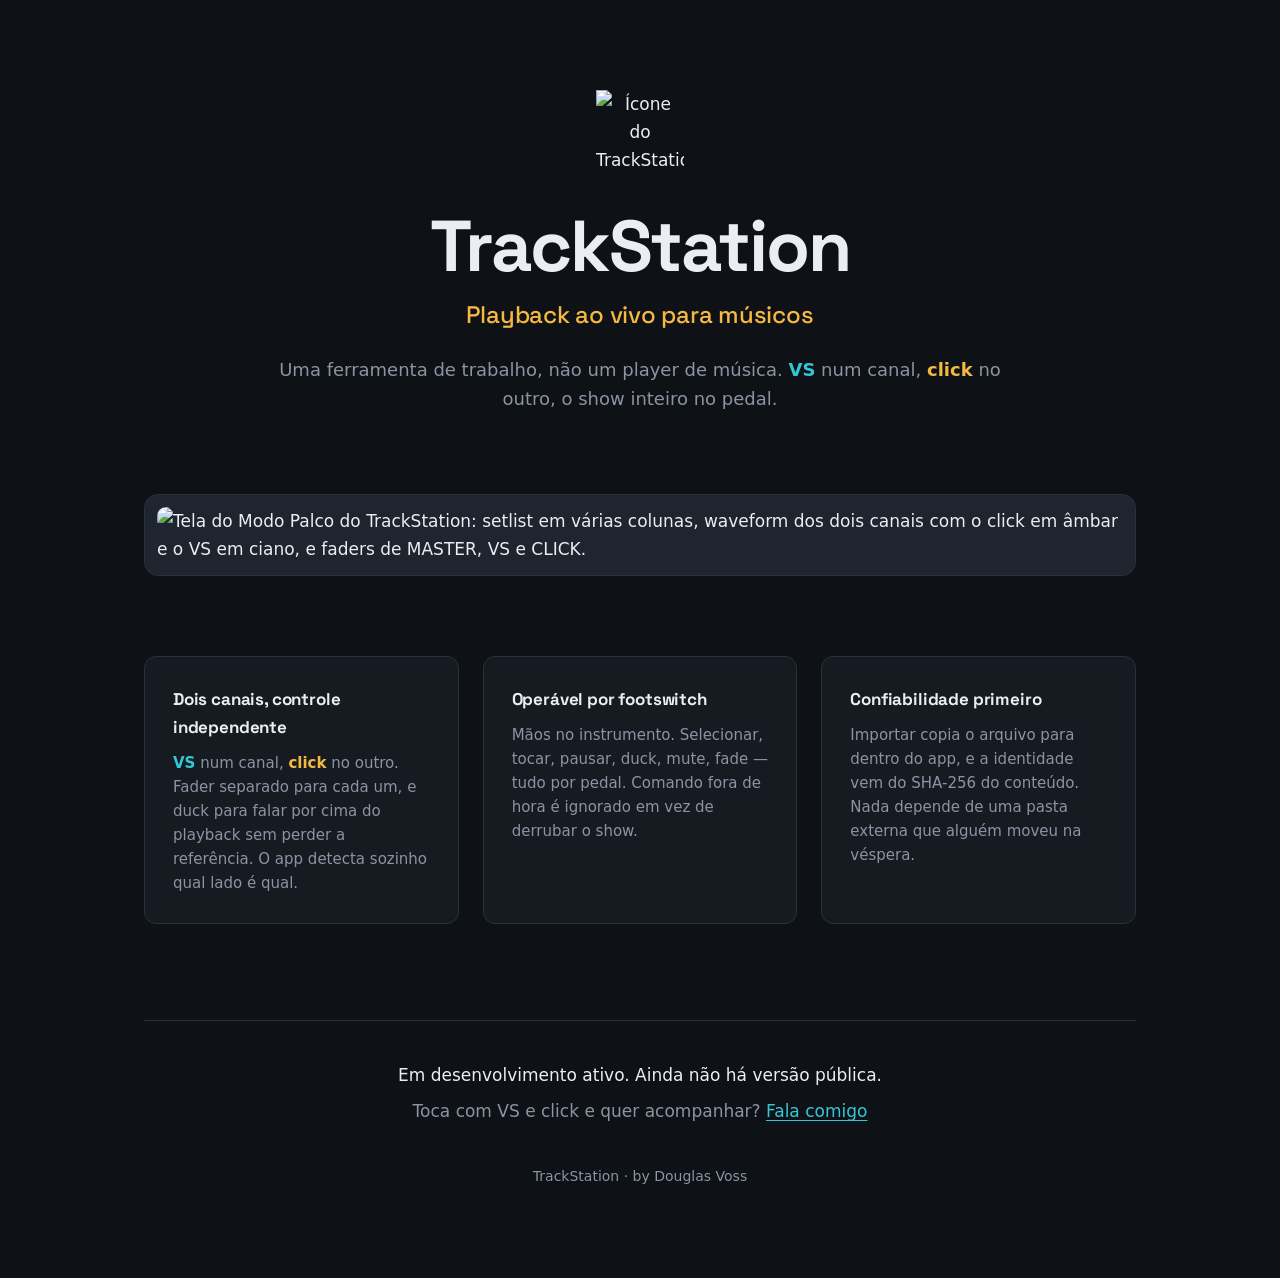
==== index.html @ b80fd867 "feat: landing page (hero, imagem, três blocos, rodapé)" ====
<!doctype html>
<html lang="pt-BR">
<head>
<meta charset="utf-8">
<meta name="viewport" content="width=device-width, initial-scale=1">
<title>TrackStation — playback ao vivo para músicos</title>
<meta name="description" content="Ferramenta de playback para quem toca ao vivo com VS num canal e click no outro. Operável inteiramente por footswitch, com a confiabilidade como prioridade.">
<meta name="theme-color" content="#0E1116">
<link rel="icon" href="assets/favicon.png" sizes="32x32">
<link rel="canonical" href="https://trackstation.com.br/">
<meta property="og:type" content="website">
<meta property="og:title" content="TrackStation — playback ao vivo para músicos">
<meta property="og:description" content="VS num canal, click no outro. Operável inteiramente por footswitch.">
<meta property="og:url" content="https://trackstation.com.br/">
<meta property="og:image" content="https://trackstation.com.br/assets/og.png">
<meta property="og:locale" content="pt_BR">
<link rel="stylesheet" href="style.css">
</head>
<body>

<main>

  <header class="hero">
    <img class="marca" src="assets/icon.png" width="88" height="88"
         alt="Ícone do TrackStation: waveform em âmbar e ciano dentro de um hexágono escuro">
    <h1>TrackStation</h1>
    <p class="tese">Playback ao vivo para músicos</p>
    <p class="sub">
      Uma ferramenta de trabalho, não um player de música.
      <span class="vs">VS</span> num canal, <span class="click">click</span> no outro,
      o show inteiro no pedal.
    </p>
  </header>

  <figure class="moldura">
    <img src="assets/palco.png"
         alt="Tela do Modo Palco do TrackStation: setlist em várias colunas, waveform dos dois canais com o click em âmbar e o VS em ciano, e faders de MASTER, VS e CLICK.">
  </figure>

  <section class="blocos">

    <article class="bloco">
      <h2>Dois canais, controle independente</h2>
      <p>
        <span class="vs">VS</span> num canal, <span class="click">click</span> no outro.
        Fader separado para cada um, e duck para falar por cima do playback sem perder
        a referência. O app detecta sozinho qual lado é qual.
      </p>
    </article>

    <article class="bloco">
      <h2>Operável por footswitch</h2>
      <p>
        Mãos no instrumento. Selecionar, tocar, pausar, duck, mute, fade — tudo por pedal.
        Comando fora de hora é ignorado em vez de derrubar o show.
      </p>
    </article>

    <article class="bloco">
      <h2>Confiabilidade primeiro</h2>
      <p>
        Importar copia o arquivo para dentro do app, e a identidade vem do SHA-256 do
        conteúdo. Nada depende de uma pasta externa que alguém moveu na véspera.
      </p>
    </article>

  </section>

  <footer class="rodape">
    <p class="estagio">
      Em desenvolvimento ativo. Ainda não há versão pública.
    </p>
    <p class="contato">
      Toca com VS e click e quer acompanhar?
      <span id="fala"><noscript>escreva para contact arroba trackstation.com.br</noscript></span>
    </p>
    <p class="assinatura">TrackStation · by Douglas Voss</p>
  </footer>

</main>

<script>
  // Monta o mailto em tempo de execução para não servir o endereço em texto
  // plano ao scraper. Sem JS, o <noscript> acima entrega o mesmo endereço.
  (function () {
    var usuario = 'contact';
    var dominio = 'trackstation' + '.com' + '.br';
    var alvo = document.getElementById('fala');
    var a = document.createElement('a');
    a.href = 'mailto:' + usuario + '@' + dominio;
    a.textContent = 'Fala comigo';
    alvo.textContent = '';
    alvo.appendChild(a);
  })();
</script>

</body>
</html>
---- style.css ----
/* Paleta do app — lib/presentation/theme.dart.
   O site usa as mesmas cores porque é o mesmo produto.
   faint (#5C6675) está deliberadamente ausente: 3,25:1 reprova AA. */
:root {
  --ground: #0E1116;
  --surface: #161B22;
  --surface2: #1E252E;
  --line: #2A313B;
  --text: #EAEEF3;
  --muted: #8A94A3;
  --amber: #F5B841;   /* click */
  --cyan: #35C6D6;    /* VS */

  --largura: 68rem;
  --leitura: 46rem;
}

@font-face {
  font-family: 'Space Grotesk';
  src: url('assets/fonts/space-grotesk-latin.woff2') format('woff2');
  font-weight: 300 700;
  font-display: swap;
  font-style: normal;
}

*, *::before, *::after { box-sizing: border-box; }

body {
  margin: 0;
  background: var(--ground);
  color: var(--text);
  font: 400 1.0625rem/1.65 system-ui, -apple-system, 'Segoe UI', Roboto, sans-serif;
  -webkit-font-smoothing: antialiased;
}

img { max-width: 100%; height: auto; display: block; }

main {
  max-width: var(--largura);
  margin: 0 auto;
  padding: clamp(2.5rem, 7vw, 6rem) clamp(1.25rem, 5vw, 3rem);
}

/* --- hero --- */

.hero { text-align: center; }

.marca {
  margin: 0 auto clamp(1.25rem, 3vw, 2rem);
  width: clamp(64px, 12vw, 88px);
  height: auto;
}

h1 {
  font-family: 'Space Grotesk', system-ui, sans-serif;
  font-weight: 700;
  font-size: clamp(2.5rem, 9vw, 4.5rem);
  letter-spacing: -0.03em;
  line-height: 1.02;
  margin: 0;
}

.tese {
  font-family: 'Space Grotesk', system-ui, sans-serif;
  font-weight: 500;
  font-size: clamp(1.125rem, 3.5vw, 1.5rem);
  color: var(--amber);
  letter-spacing: -0.01em;
  margin: 0.75rem 0 0;
}

.sub {
  max-width: var(--leitura);
  margin: 1.25rem auto 0;
  color: var(--muted);
  font-size: clamp(1rem, 2.4vw, 1.125rem);
}

/* Âmbar é o click, ciano é o VS — mesma semântica do app. */
.click { color: var(--amber); font-weight: 600; }
.vs { color: var(--cyan); font-weight: 600; }

/* --- imagem --- */

.moldura {
  margin: clamp(2.5rem, 7vw, 5rem) 0 0;
  padding: clamp(0.375rem, 1.2vw, 0.75rem);
  background: var(--surface2);
  border: 1px solid var(--line);
  border-radius: clamp(8px, 1.2vw, 14px);
}

.moldura img { border-radius: clamp(5px, 0.8vw, 9px); }

/* --- blocos --- */

.blocos {
  display: grid;
  gap: clamp(1rem, 2.5vw, 1.5rem);
  grid-template-columns: 1fr;
  margin: clamp(2.5rem, 7vw, 5rem) 0 0;
}

@media (min-width: 56rem) {
  .blocos { grid-template-columns: repeat(3, 1fr); }
}

.bloco {
  background: var(--surface);
  border: 1px solid var(--line);
  border-radius: 12px;
  padding: clamp(1.25rem, 2.5vw, 1.75rem);
}

.bloco h2 {
  font-family: 'Space Grotesk', system-ui, sans-serif;
  font-weight: 700;
  font-size: 1.0625rem;
  letter-spacing: -0.01em;
  margin: 0 0 0.625rem;
}

.bloco p {
  margin: 0;
  color: var(--muted);
  font-size: 0.9375rem;
  line-height: 1.6;
}

/* --- rodapé --- */

.rodape {
  margin: clamp(3rem, 8vw, 6rem) 0 0;
  padding-top: clamp(1.5rem, 4vw, 2.5rem);
  border-top: 1px solid var(--line);
  text-align: center;
}

.estagio { margin: 0; color: var(--text); font-weight: 500; }

.contato { margin: 0.5rem 0 0; color: var(--muted); }

.contato a {
  color: var(--cyan);
  text-decoration-thickness: 1px;
  text-underline-offset: 3px;
}

.contato a:hover { color: var(--text); }

.assinatura {
  margin: clamp(1.5rem, 4vw, 2.5rem) 0 0;
  color: var(--muted);
  font-size: 0.875rem;
}

/* Respeita quem pediu menos movimento — não há animação hoje, mas o site
   não deve introduzir nenhuma sem passar por aqui. */
@media (prefers-reduced-motion: reduce) {
  *, *::before, *::after { animation: none !important; transition: none !important; }
}
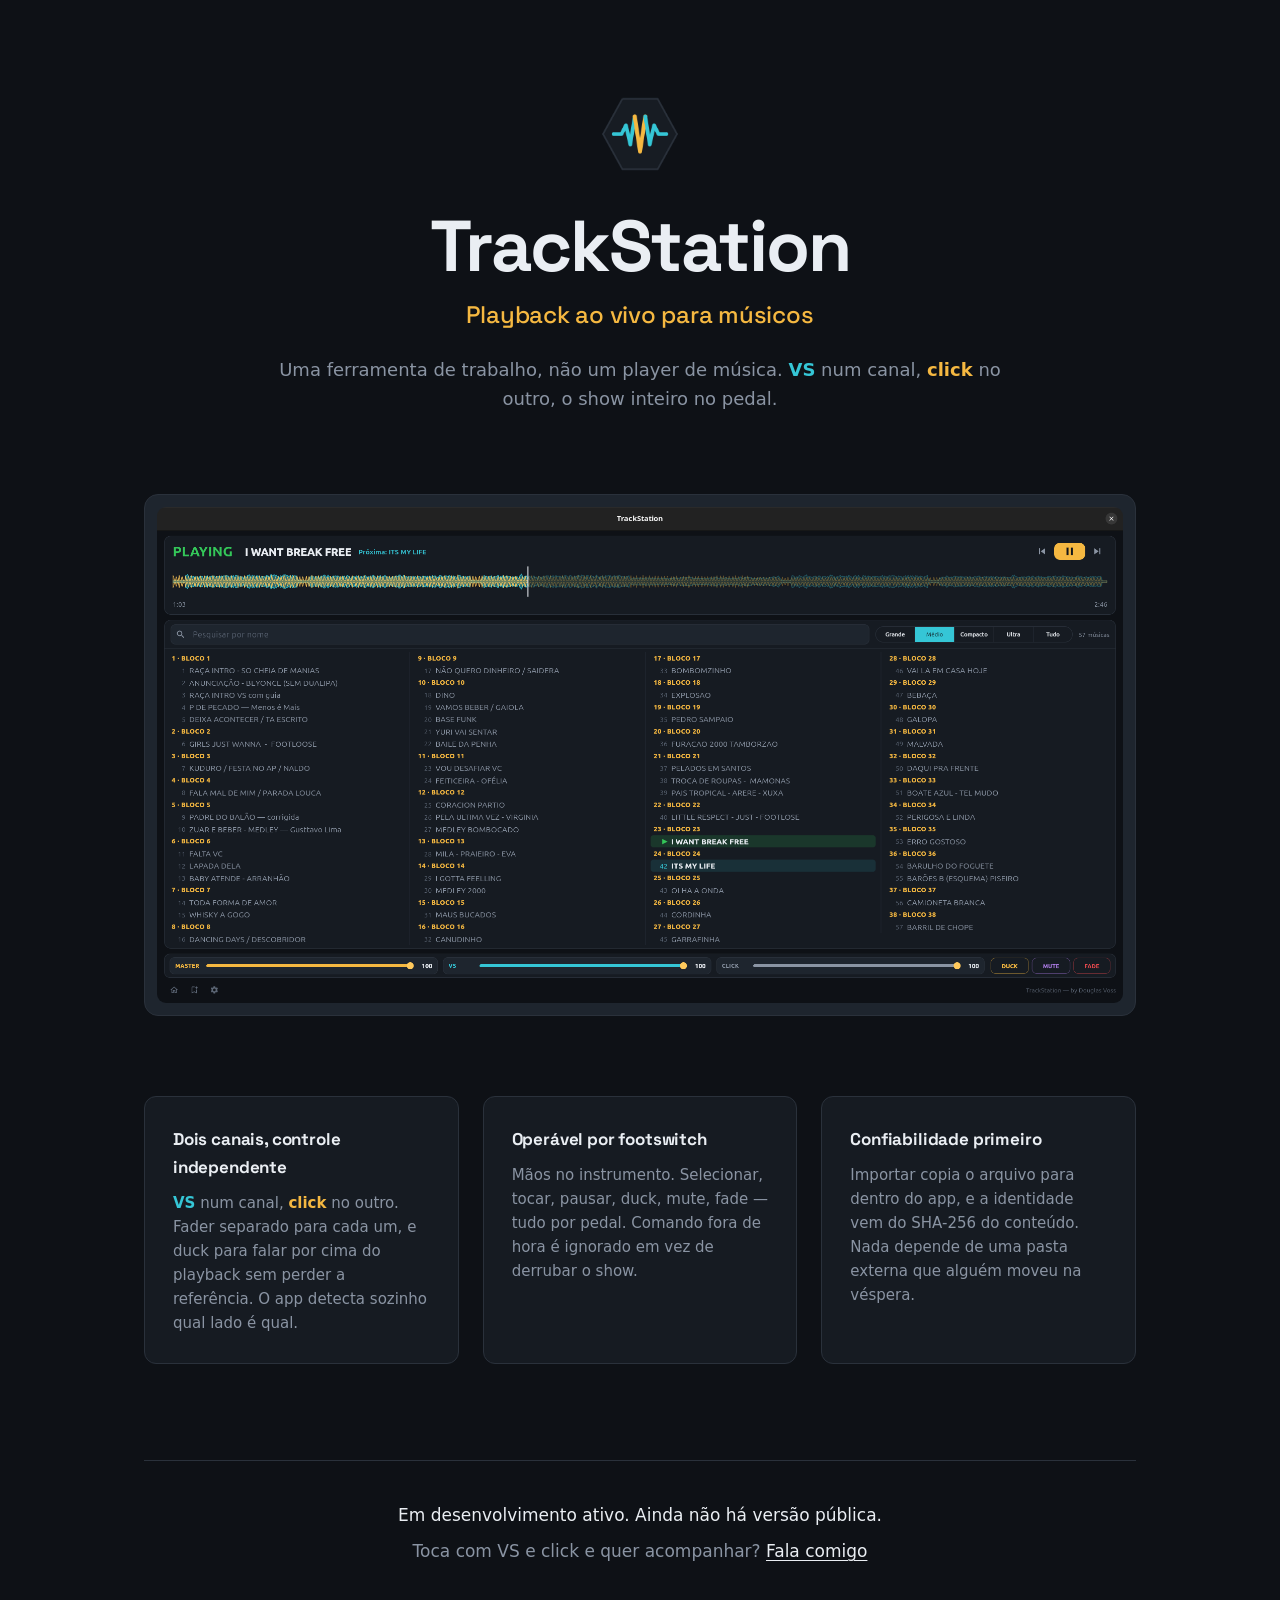
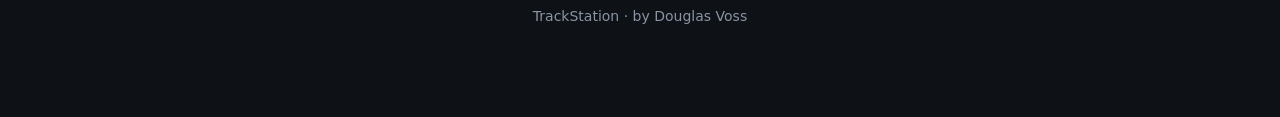
==== commit 1b4ba836: "fix: acopla contraste ao CSS, cobre restrições globais e endurece verify.sh Onda final de correções " ====
--- a/index.html
+++ b/index.html
@@ -33,7 +33,9 @@
   </header>
 
   <figure class="moldura">
-    <img src="assets/palco.png"
+    <!-- Dimensões intrínsecas: é o maior asset da página. Sem elas, .moldura
+         colapsa para o padding e o conteúdo abaixo salta ~500px ao carregar. -->
+    <img src="assets/palco.png" width="1920" height="985"
          alt="Tela do Modo Palco do TrackStation: setlist em várias colunas, waveform dos dois canais com o click em âmbar e o VS em ciano, e faders de MASTER, VS e CLICK.">
   </figure>
 
--- a/style.css
+++ b/style.css
@@ -2,6 +2,11 @@
    O site usa as mesmas cores porque é o mesmo produto.
    faint (#5C6675) está deliberadamente ausente: 3,25:1 reprova AA. */
 :root {
+  /* Declara ao navegador que a página é escura, para que barra de rolagem e
+     controles nativos venham escuros também. Não é prefers-color-scheme: não
+     lê preferência do sistema, apenas informa o tema fixo que já usamos. */
+  color-scheme: dark;
+
   --ground: #0E1116;
   --surface: #161B22;
   --surface2: #1E252E;
@@ -140,13 +145,16 @@
 
 .contato { margin: 0.5rem 0 0; color: var(--muted); }
 
+/* Neutro de propósito: ciano é do VS, e um link de contato em ciano roubaria
+   essa leitura. O hover engrossa o sublinhado em vez de trocar a cor — apagar
+   ou escurecer um link no hover parece defeito, não interação. */
 .contato a {
-  color: var(--cyan);
+  color: var(--text);
   text-decoration-thickness: 1px;
   text-underline-offset: 3px;
 }
 
-.contato a:hover { color: var(--text); }
+.contato a:hover { text-decoration-thickness: 2px; }
 
 .assinatura {
   margin: clamp(1.5rem, 4vw, 2.5rem) 0 0;
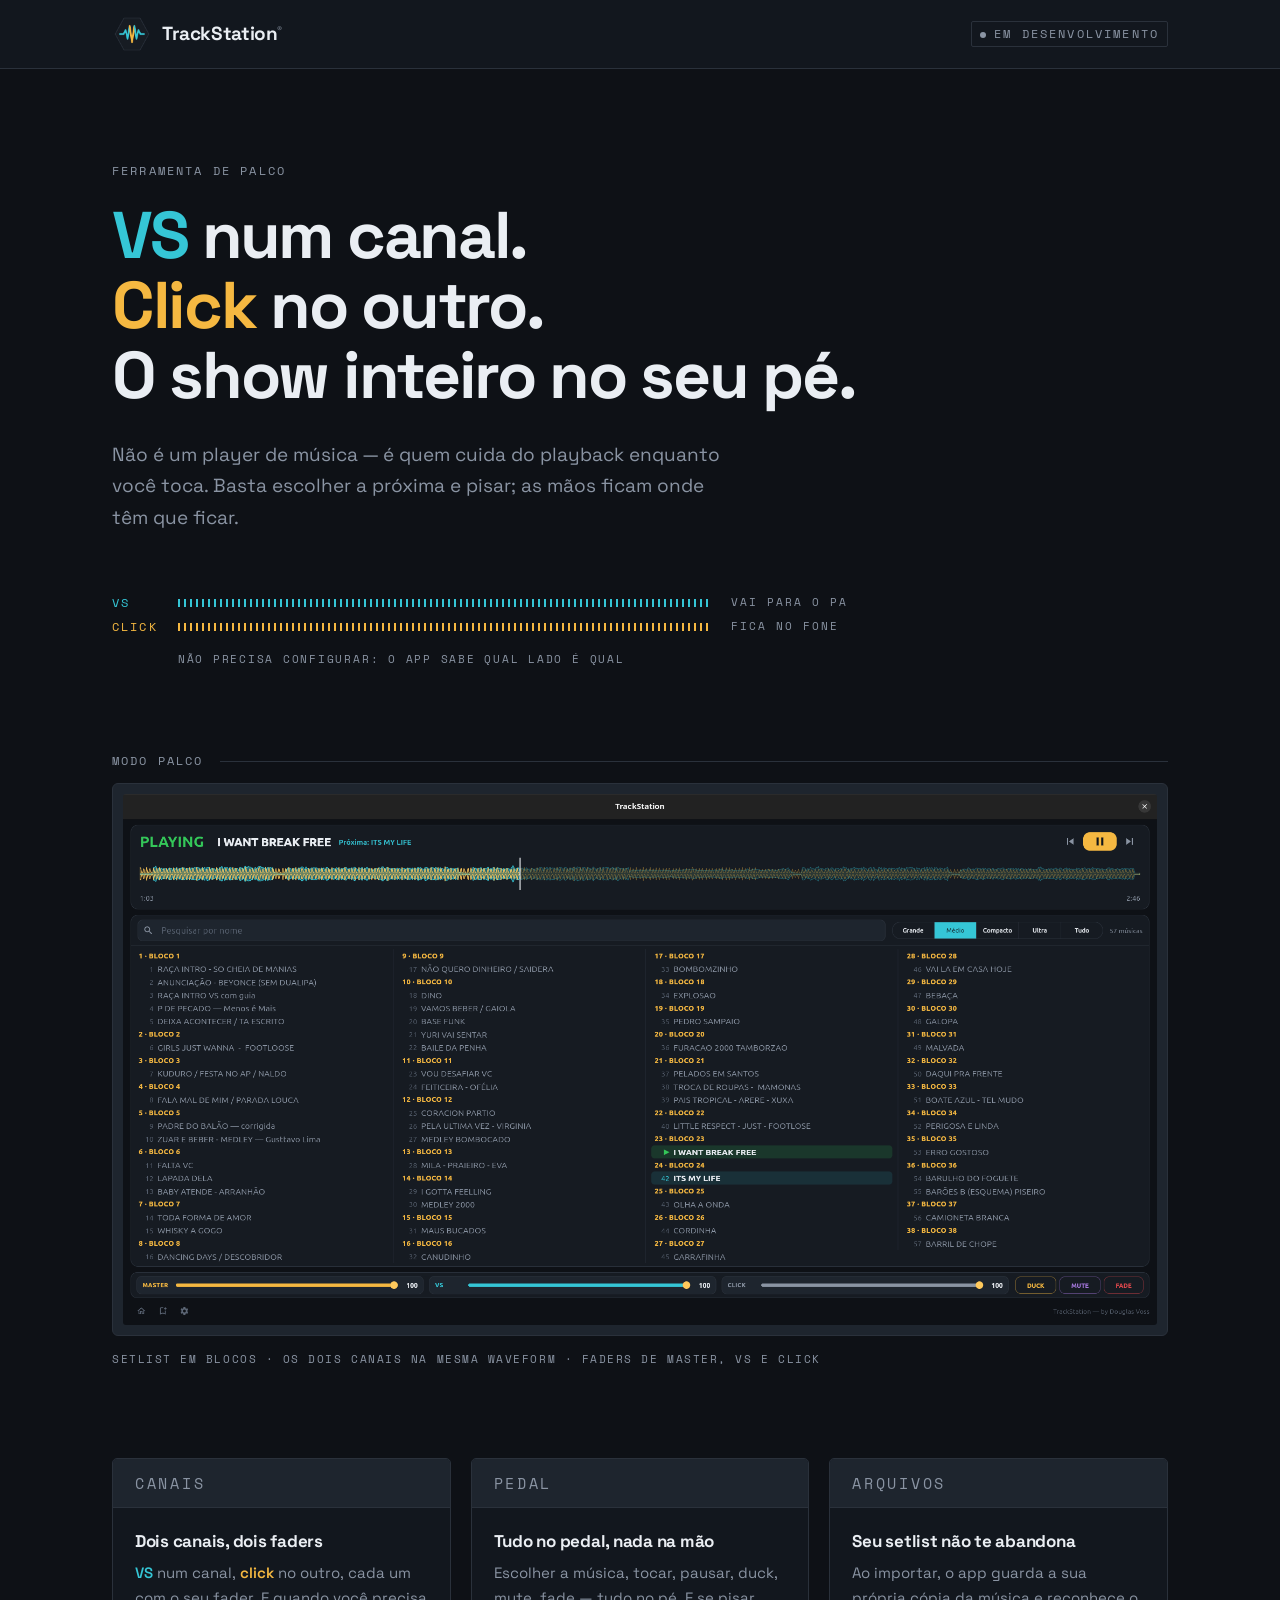
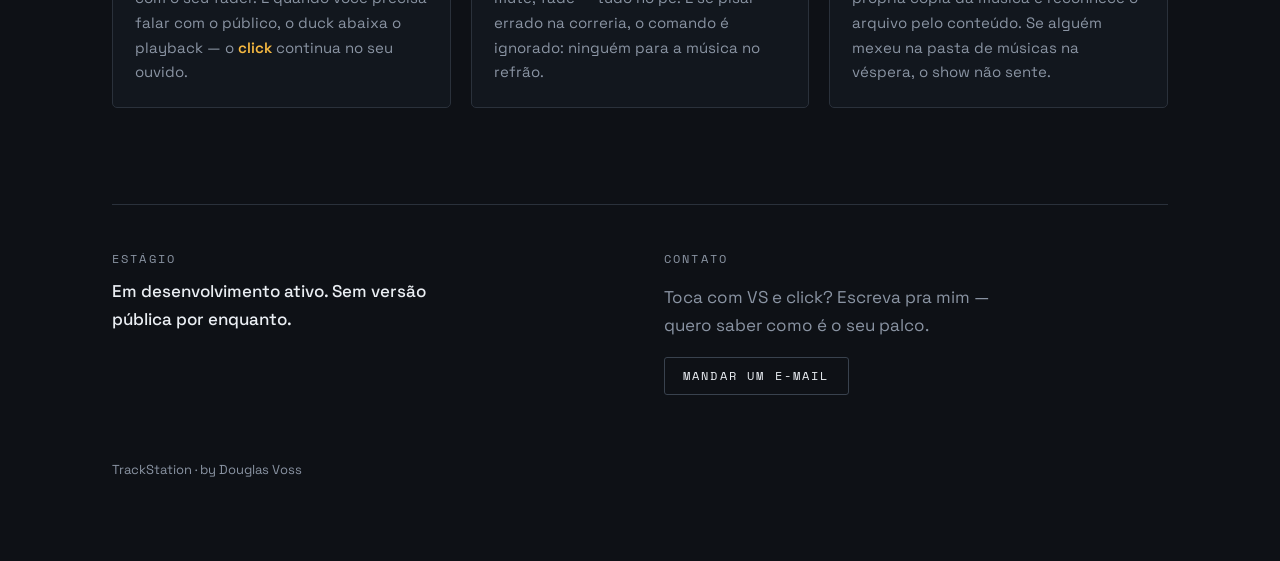
==== commit a61499dc: "feat: painel de palco como direção visual, e o texto na voz de quem toca A página deixa de ser logo " ====
--- a/index.html
+++ b/index.html
@@ -3,14 +3,14 @@
 <head>
 <meta charset="utf-8">
 <meta name="viewport" content="width=device-width, initial-scale=1">
-<title>TrackStation — playback ao vivo para músicos</title>
-<meta name="description" content="Ferramenta de playback para quem toca ao vivo com VS num canal e click no outro. Operável inteiramente por footswitch, com a confiabilidade como prioridade.">
+<title>TrackStation — playback ao vivo, no seu pé</title>
+<meta name="description" content="Playback para quem toca ao vivo: VS num canal, click no outro. Escolher, tocar, duck e mute sai tudo no pedal — as mãos ficam no instrumento.">
 <meta name="theme-color" content="#0E1116">
 <link rel="icon" href="assets/favicon.png" sizes="32x32">
 <link rel="canonical" href="https://trackstation.com.br/">
 <meta property="og:type" content="website">
-<meta property="og:title" content="TrackStation — playback ao vivo para músicos">
-<meta property="og:description" content="VS num canal, click no outro. Operável inteiramente por footswitch.">
+<meta property="og:title" content="TrackStation — playback ao vivo, no seu pé">
+<meta property="og:description" content="VS num canal, click no outro. O show inteiro no seu pé.">
 <meta property="og:url" content="https://trackstation.com.br/">
 <meta property="og:image" content="https://trackstation.com.br/assets/og.png">
 <meta property="og:locale" content="pt_BR">
@@ -18,64 +18,117 @@
 </head>
 <body>
 
+<!-- Barra de identificação, no lugar onde equipamento de palco leva a marca:
+     canto superior esquerdo do painel, e o estado do produto à direita. -->
+<div class="barra">
+  <div class="barra-conteudo">
+    <span class="marca">
+      <img src="assets/icon.png" width="40" height="40" alt="">
+      <span class="marca-nome">TrackStation<span class="reg">®</span></span>
+    </span>
+    <span class="rot estado">Em desenvolvimento</span>
+  </div>
+</div>
+
 <main>
 
   <header class="hero">
-    <img class="marca" src="assets/icon.png" width="88" height="88"
-         alt="Ícone do TrackStation: waveform em âmbar e ciano dentro de um hexágono escuro">
-    <h1>TrackStation</h1>
-    <p class="tese">Playback ao vivo para músicos</p>
+    <p class="rot eyebrow">Ferramenta de palco</p>
+    <h1>
+      <span class="linha"><span class="vs">VS</span> num canal.</span>
+      <span class="linha"><span class="click">Click</span> no outro.</span>
+      <span class="linha">O show inteiro no seu pé.</span>
+    </h1>
     <p class="sub">
-      Uma ferramenta de trabalho, não um player de música.
-      <span class="vs">VS</span> num canal, <span class="click">click</span> no outro,
-      o show inteiro no pedal.
+      Não é um player de música — é quem cuida do playback enquanto você toca.
+      Basta escolher a próxima e pisar; as mãos ficam onde têm que ficar.
     </p>
   </header>
 
-  <figure class="moldura">
-    <!-- Dimensões intrínsecas: é o maior asset da página. Sem elas, .moldura
-         colapsa para o padding e o conteúdo abaixo salta ~500px ao carregar. -->
-    <img src="assets/palco.png" width="1920" height="985"
-         alt="Tela do Modo Palco do TrackStation: setlist em várias colunas, waveform dos dois canais com o click em âmbar e o VS em ciano, e faders de MASTER, VS e CLICK.">
-  </figure>
+  <!-- Os dois canais como duas pistas paralelas: é a mecânica do produto dita
+       em cor, e a legenda do código de cor usado no texto da página. -->
+  <section class="canais" aria-label="Os dois canais">
+    <div class="canal vs">
+      <span class="rot canal-nome">VS</span>
+      <span class="pista" aria-hidden="true"></span>
+      <span class="rot canal-destino">Vai para o PA</span>
+    </div>
+    <div class="canal click">
+      <span class="rot canal-nome">Click</span>
+      <span class="pista" aria-hidden="true"></span>
+      <span class="rot canal-destino">Fica no fone</span>
+    </div>
+    <p class="rot canal-nota">Não precisa configurar: o app sabe qual lado é qual</p>
+  </section>
+
+  <section class="palco">
+    <div class="cabeca">
+      <h2 class="rot">Modo palco</h2>
+      <span class="risco" aria-hidden="true"></span>
+    </div>
+    <figure class="figura">
+      <div class="moldura">
+        <!-- Dimensões intrínsecas: é o maior asset da página. Sem elas, .moldura
+             colapsa para o padding e o conteúdo abaixo salta ~500px ao carregar. -->
+        <img src="assets/palco.png" width="1920" height="985"
+             alt="Tela do Modo Palco do TrackStation: setlist em várias colunas, waveform dos dois canais com o click em âmbar e o VS em ciano, e faders de MASTER, VS e CLICK.">
+      </div>
+      <figcaption class="rot legenda">
+        Setlist em blocos · os dois canais na mesma waveform · faders de master, VS e click
+      </figcaption>
+    </figure>
+  </section>
 
   <section class="blocos">
 
     <article class="bloco">
-      <h2>Dois canais, controle independente</h2>
-      <p>
-        <span class="vs">VS</span> num canal, <span class="click">click</span> no outro.
-        Fader separado para cada um, e duck para falar por cima do playback sem perder
-        a referência. O app detecta sozinho qual lado é qual.
-      </p>
+      <p class="rot bloco-rot">Canais</p>
+      <div class="bloco-corpo">
+        <h2>Dois canais, dois faders</h2>
+        <p>
+          <span class="vs">VS</span> num canal, <span class="click">click</span> no outro,
+          cada um com o seu fader. E quando você precisa falar com o público, o duck
+          abaixa o playback — o <span class="click">click</span> continua no seu ouvido.
+        </p>
+      </div>
     </article>
 
     <article class="bloco">
-      <h2>Operável por footswitch</h2>
-      <p>
-        Mãos no instrumento. Selecionar, tocar, pausar, duck, mute, fade — tudo por pedal.
-        Comando fora de hora é ignorado em vez de derrubar o show.
-      </p>
+      <p class="rot bloco-rot">Pedal</p>
+      <div class="bloco-corpo">
+        <h2>Tudo no pedal, nada na mão</h2>
+        <p>
+          Escolher a música, tocar, pausar, duck, mute, fade — tudo no pé. E se pisar
+          errado na correria, o comando é ignorado: ninguém para a música no refrão.
+        </p>
+      </div>
     </article>
 
     <article class="bloco">
-      <h2>Confiabilidade primeiro</h2>
-      <p>
-        Importar copia o arquivo para dentro do app, e a identidade vem do SHA-256 do
-        conteúdo. Nada depende de uma pasta externa que alguém moveu na véspera.
-      </p>
+      <p class="rot bloco-rot">Arquivos</p>
+      <div class="bloco-corpo">
+        <h2>Seu setlist não te abandona</h2>
+        <p>
+          Ao importar, o app guarda a sua própria cópia da música e reconhece o arquivo
+          pelo conteúdo. Se alguém mexeu na pasta de músicas na véspera, o show não sente.
+        </p>
+      </div>
     </article>
 
   </section>
 
   <footer class="rodape">
-    <p class="estagio">
-      Em desenvolvimento ativo. Ainda não há versão pública.
-    </p>
-    <p class="contato">
-      Toca com VS e click e quer acompanhar?
-      <span id="fala"><noscript>escreva para contact arroba trackstation.com.br</noscript></span>
-    </p>
+    <div class="rodape-grade">
+      <div class="campo">
+        <p class="rot campo-rot">Estágio</p>
+        <p class="estagio">Em desenvolvimento ativo. Sem versão pública por enquanto.</p>
+      </div>
+      <div class="campo contato">
+        <p class="rot campo-rot">Contato</p>
+        <p>Toca com VS e click? Escreva pra mim — quero saber como é o seu palco.</p>
+        <span id="fala"><noscript>escreva para contact arroba trackstation.com.br</noscript></span>
+      </div>
+    </div>
     <p class="assinatura">TrackStation · by Douglas Voss</p>
   </footer>
 
@@ -90,7 +143,8 @@
     var alvo = document.getElementById('fala');
     var a = document.createElement('a');
     a.href = 'mailto:' + usuario + '@' + dominio;
-    a.textContent = 'Fala comigo';
+    a.className = 'botao rot';
+    a.textContent = 'Mandar um e-mail';
     alvo.textContent = '';
     alvo.appendChild(a);
   })();
--- a/style.css
+++ b/style.css
@@ -1,6 +1,10 @@
 /* Paleta do app — lib/presentation/theme.dart.
    O site usa as mesmas cores porque é o mesmo produto.
-   faint (#5C6675) está deliberadamente ausente: 3,25:1 reprova AA. */
+   faint (#5C6675) está deliberadamente ausente: 3,25:1 reprova AA.
+
+   Direção visual: painel de equipamento de palco lido no escuro. Rótulos em
+   mono maiúsculo como serigrafia de gear, filetes no lugar de sombras, e os
+   dois canais (VS ciano, click âmbar) como as únicas cores da página. */
 :root {
   /* Declara ao navegador que a página é escura, para que barra de rolagem e
      controles nativos venham escuros também. Não é prefers-color-scheme: não
@@ -8,16 +12,23 @@
   color-scheme: dark;
 
   --ground: #0E1116;
+  --panel: #12171E;   /* face dos módulos, um degrau acima do fundo */
   --surface: #161B22;
   --surface2: #1E252E;
   --line: #2A313B;
+  --edge: #39424E;    /* filete visível: escala de fader e borda de botão */
   --text: #EAEEF3;
   --muted: #8A94A3;
   --amber: #F5B841;   /* click */
   --cyan: #35C6D6;    /* VS */
 
-  --largura: 68rem;
-  --leitura: 46rem;
+  --display: 'Space Grotesk', system-ui, -apple-system, sans-serif;
+  /* Space Mono é a origem tipográfica da Space Grotesk — o pareamento é a
+     mesma letra em dois estados, não duas famílias que se toleram. */
+  --mono: 'Space Mono', ui-monospace, SFMono-Regular, Menlo, monospace;
+
+  --largura: 72rem;
+  --gutter: clamp(1.25rem, 5vw, 3rem);
 }
 
 @font-face {
@@ -28,142 +39,450 @@
   font-style: normal;
 }
 
+@font-face {
+  font-family: 'Space Mono';
+  src: url('assets/fonts/space-mono-latin.woff2') format('woff2');
+  font-weight: 400;
+  font-display: swap;
+  font-style: normal;
+}
+
 *, *::before, *::after { box-sizing: border-box; }
 
 body {
   margin: 0;
   background: var(--ground);
   color: var(--text);
-  font: 400 1.0625rem/1.65 system-ui, -apple-system, 'Segoe UI', Roboto, sans-serif;
+  font: 400 1.0625rem/1.65 var(--display);
   -webkit-font-smoothing: antialiased;
 }
 
 img { max-width: 100%; height: auto; display: block; }
+
+/* Um só elemento interativo na página. O foco tem de ser visível nele. */
+:focus-visible {
+  outline: 2px solid var(--text);
+  outline-offset: 3px;
+  border-radius: 2px;
+}
+
+/* Rótulo serigrafado: todo texto de serviço da página usa esta única forma —
+   mono, maiúsculo, entrelinha travada. A cor vem de quem o usa. */
+.rot {
+  font: 400 0.75rem/1 var(--mono);
+  letter-spacing: 0.18em;
+  text-transform: uppercase;
+}
+
+/* --- barra de marca --- */
+
+.barra {
+  background: var(--panel);
+  border-bottom: 1px solid var(--line);
+}
+
+.barra-conteudo {
+  max-width: var(--largura);
+  margin: 0 auto;
+  padding: 0.875rem var(--gutter);
+  display: flex;
+  align-items: center;
+  justify-content: space-between;
+  /* Em tela estreita o chip de estado não cabe na mesma linha da marca; sem o
+     wrap ele encostaria no nome. Quebrar é melhor que apertar. */
+  flex-wrap: wrap;
+  gap: 0.625rem 1.25rem;
+}
+
+.marca { display: flex; align-items: center; gap: 0.625rem; }
+
+.marca img { width: clamp(32px, 6vw, 40px); height: auto; }
+
+.marca-nome {
+  font-weight: 700;
+  font-size: clamp(1rem, 2.6vw, 1.1875rem);
+  letter-spacing: -0.02em;
+}
+
+/* Selo de marca alinhado ao topo das maiúsculas, em peso e cor de nota de
+   rodapé: identifica sem competir com o logotipo. */
+.reg {
+  font-size: 0.5em;
+  font-weight: 400;
+  vertical-align: 0.72em;
+  letter-spacing: 0;
+  color: var(--muted);
+}
+
+/* LED de painel: respira devagar porque o desenvolvimento está em curso. */
+@keyframes pulso {
+  0%, 100% { opacity: 0.3; }
+  50% { opacity: 1; }
+}
+
+.estado::before {
+  content: '';
+  display: inline-block;
+  width: 6px;
+  height: 6px;
+  margin-right: 0.5rem;
+  border-radius: 50%;
+  background: currentColor;
+  animation: pulso 3s ease-in-out infinite;
+}
+
+/* Mostrador de estado: chip de filete, como um display de painel. */
+.estado {
+  color: var(--muted);
+  border: 1px solid var(--line);
+  border-radius: 2px;
+  padding: 0.4rem 0.5rem;
+  white-space: nowrap;
+}
+
+/* --- corpo --- */
 
 main {
   max-width: var(--largura);
   margin: 0 auto;
-  padding: clamp(2.5rem, 7vw, 6rem) clamp(1.25rem, 5vw, 3rem);
+  padding: clamp(3rem, 8vw, 6rem) var(--gutter) clamp(3rem, 8vw, 5rem);
 }
 
 /* --- hero --- */
 
-.hero { text-align: center; }
-
-.marca {
-  margin: 0 auto clamp(1.25rem, 3vw, 2rem);
-  width: clamp(64px, 12vw, 88px);
-  height: auto;
+.eyebrow {
+  margin: 0 0 clamp(1rem, 2.5vw, 1.5rem);
+  color: var(--muted);
 }
 
 h1 {
-  font-family: 'Space Grotesk', system-ui, sans-serif;
   font-weight: 700;
-  font-size: clamp(2.5rem, 9vw, 4.5rem);
-  letter-spacing: -0.03em;
-  line-height: 1.02;
+  font-size: clamp(2.125rem, 5.8vw, 4.125rem);
+  letter-spacing: -0.035em;
+  line-height: 1.06;
   margin: 0;
 }
 
-.tese {
-  font-family: 'Space Grotesk', system-ui, sans-serif;
-  font-weight: 500;
-  font-size: clamp(1.125rem, 3.5vw, 1.5rem);
-  color: var(--amber);
-  letter-spacing: -0.01em;
-  margin: 0.75rem 0 0;
-}
+/* Uma frase por linha: é assim que a tese é dita em voz alta. */
+.linha { display: block; }
 
 .sub {
-  max-width: var(--leitura);
-  margin: 1.25rem auto 0;
-  color: var(--muted);
-  font-size: clamp(1rem, 2.4vw, 1.125rem);
+  max-width: 38rem;
+  margin: clamp(1.25rem, 3vw, 1.75rem) 0 0;
+  color: var(--muted);
+  font-size: clamp(1rem, 2.2vw, 1.1875rem);
+  text-wrap: pretty;
 }
 
 /* Âmbar é o click, ciano é o VS — mesma semântica do app. */
-.click { color: var(--amber); font-weight: 600; }
-.vs { color: var(--cyan); font-weight: 600; }
+.vs { color: var(--cyan); }
+.click { color: var(--amber); }
+
+p .vs, p .click { font-weight: 600; }
+
+/* --- os dois canais --- */
+
+/* Diagrama de ligação: nome do canal, a pista, e para onde ela vai. As duas
+   colunas de rótulo são max-content, então as pistas começam e terminam
+   alinhadas sem nenhuma largura fixa. */
+.canais {
+  margin: clamp(2.5rem, 6vw, 4rem) 0 0;
+  /* bloco contêiner da cabeça de leitura, que é posicionada em cima das pistas */
+  position: relative;
+  /* Componente, não régua de página inteira: a mesma medida do texto do hero. */
+  max-width: 46rem;
+  display: grid;
+  /* Duas colunas em tela estreita: com três, os dois rótulos comem a largura e
+     a pista fica com 100px. O destino desce para baixo da pista. */
+  grid-template-columns: max-content minmax(0, 1fr);
+  align-items: center;
+  gap: 0.75rem 1.25rem;
+}
+
+
+/* display: contents entrega rótulos e pista direto à grade do pai. A cor do
+   canal continua descendo por herança. */
+.canal { display: contents; }
+
+/* Cada item declara sua coluna. Com posição automática, o nome e a pista do
+   segundo canal escorregam para a coluna do destino e a tira desmonta. */
+.canal-nome { grid-column: 1; color: currentColor; }
+
+/* Medidor segmentado: currentColor herda a cor do canal, então a pista é o
+   canal — nunca uma barra decorativa com cor própria. */
+.pista {
+  grid-column: 2;
+  height: 8px;
+  background-image: repeating-linear-gradient(90deg,
+    currentColor 0 2px, transparent 2px 6px);
+  transform-origin: left center;
+}
+
+.canal-destino {
+  grid-column: 2;
+  color: var(--muted);
+  font-size: 0.6875rem;
+}
+
+@media (min-width: 40rem) {
+  .canais { grid-template-columns: max-content minmax(0, 1fr) max-content; }
+  .canal-destino { grid-column: 3; }
+}
+
+.canal-nota {
+  grid-column: 2 / -1;
+  margin: 0.375rem 0 0;
+  color: var(--muted);
+  font-size: 0.6875rem;
+  letter-spacing: 0.16em;
+  line-height: 1.5;
+}
+
+/* --- cabeçalho de seção --- */
+
+.cabeca {
+  display: flex;
+  align-items: center;
+  gap: 1rem;
+  margin: 0 0 1rem;
+}
+
+.cabeca h2 {
+  margin: 0;
+  font-weight: 400;
+  color: var(--muted);
+}
+
+.risco { flex: 1; height: 1px; background: var(--line); }
 
 /* --- imagem --- */
 
+.palco { margin: clamp(3rem, 8vw, 5.5rem) 0 0; }
+
+.figura { margin: 0; }
+
 .moldura {
-  margin: clamp(2.5rem, 7vw, 5rem) 0 0;
-  padding: clamp(0.375rem, 1.2vw, 0.75rem);
+  padding: clamp(0.375rem, 1.2vw, 0.625rem);
   background: var(--surface2);
   border: 1px solid var(--line);
-  border-radius: clamp(8px, 1.2vw, 14px);
-}
-
-.moldura img { border-radius: clamp(5px, 0.8vw, 9px); }
+  border-radius: 6px;
+}
+
+.moldura img { border-radius: 3px; }
+
+.legenda {
+  margin: 0.875rem 0 0;
+  color: var(--muted);
+  font-size: 0.6875rem;
+  letter-spacing: 0.14em;
+  line-height: 1.8;
+}
 
 /* --- blocos --- */
 
 .blocos {
   display: grid;
-  gap: clamp(1rem, 2.5vw, 1.5rem);
+  gap: clamp(1rem, 2vw, 1.25rem);
   grid-template-columns: 1fr;
-  margin: clamp(2.5rem, 7vw, 5rem) 0 0;
+  margin: clamp(3rem, 8vw, 5.5rem) 0 0;
 }
 
 @media (min-width: 56rem) {
   .blocos { grid-template-columns: repeat(3, 1fr); }
 }
 
+/* Módulo de rack: plaqueta de rótulo em cima, conteúdo embaixo. */
 .bloco {
-  background: var(--surface);
+  background: var(--panel);
   border: 1px solid var(--line);
-  border-radius: 12px;
-  padding: clamp(1.25rem, 2.5vw, 1.75rem);
-}
+  border-radius: 5px;
+}
+
+.bloco-rot {
+  margin: 0;
+  padding: 0.75rem clamp(1.125rem, 2vw, 1.375rem);
+  background: var(--surface2);
+  border-bottom: 1px solid var(--line);
+  border-radius: 4px 4px 0 0;
+  color: var(--muted);
+}
+
+.bloco-corpo { padding: clamp(1.125rem, 2vw, 1.375rem); }
 
 .bloco h2 {
-  font-family: 'Space Grotesk', system-ui, sans-serif;
   font-weight: 700;
   font-size: 1.0625rem;
-  letter-spacing: -0.01em;
-  margin: 0 0 0.625rem;
+  letter-spacing: -0.015em;
+  line-height: 1.35;
+  margin: 0 0 0.5rem;
 }
 
 .bloco p {
   margin: 0;
   color: var(--muted);
   font-size: 0.9375rem;
-  line-height: 1.6;
+  line-height: 1.65;
 }
 
 /* --- rodapé --- */
 
 .rodape {
-  margin: clamp(3rem, 8vw, 6rem) 0 0;
-  padding-top: clamp(1.5rem, 4vw, 2.5rem);
+  margin: clamp(3.5rem, 9vw, 6rem) 0 0;
+  padding-top: clamp(2rem, 5vw, 3rem);
   border-top: 1px solid var(--line);
-  text-align: center;
-}
-
-.estagio { margin: 0; color: var(--text); font-weight: 500; }
-
-.contato { margin: 0.5rem 0 0; color: var(--muted); }
-
-/* Neutro de propósito: ciano é do VS, e um link de contato em ciano roubaria
-   essa leitura. O hover engrossa o sublinhado em vez de trocar a cor — apagar
-   ou escurecer um link no hover parece defeito, não interação. */
-.contato a {
+}
+
+.rodape-grade {
+  display: grid;
+  gap: clamp(2rem, 5vw, 3rem);
+  grid-template-columns: 1fr;
+}
+
+@media (min-width: 40rem) {
+  .rodape-grade { grid-template-columns: 1fr 1fr; }
+}
+
+.campo-rot { margin: 0 0 0.75rem; color: var(--muted); }
+
+.estagio { margin: 0; max-width: 22rem; font-weight: 500; }
+
+.contato p { margin: 0 0 1.125rem; color: var(--muted); max-width: 22rem; }
+
+/* Botão de painel. Neutro de propósito: ciano é do VS, e um contato em ciano
+   roubaria essa leitura. O hover acende a borda em vez de trocar a cor do
+   texto — apagar ou escurecer um link no hover parece defeito, não interação. */
+.botao {
+  display: inline-block;
   color: var(--text);
-  text-decoration-thickness: 1px;
-  text-underline-offset: 3px;
-}
-
-.contato a:hover { text-decoration-thickness: 2px; }
+  text-decoration: none;
+  border: 1px solid var(--edge);
+  border-radius: 3px;
+  padding: 0.75rem 1.125rem;
+  transition: border-color 0.15s ease, background-color 0.15s ease;
+}
+
+.botao:hover {
+  border-color: var(--text);
+  background: var(--surface2);
+}
+
+/* Sem JS o #fala entrega o endereço em texto; ele não é o botão. */
+#fala { color: var(--muted); }
 
 .assinatura {
-  margin: clamp(1.5rem, 4vw, 2.5rem) 0 0;
-  color: var(--muted);
-  font-size: 0.875rem;
-}
-
-/* Respeita quem pediu menos movimento — não há animação hoje, mas o site
-   não deve introduzir nenhuma sem passar por aqui. */
+  margin: clamp(2.5rem, 6vw, 4rem) 0 0;
+  color: var(--muted);
+  font-size: 0.8125rem;
+}
+
+/* --- movimento --- */
+
+/* Toda animação daqui segue a mesma regra: o estado final é o estado padrão do
+   elemento e só o "from" mora na keyframe. Com animação desligada — movimento
+   reduzido, navegador antigo, CSS pela metade — tudo aparece já no lugar. */
+@keyframes entra {
+  from { opacity: 0; transform: translateY(6px); }
+}
+
+@keyframes surge {
+  from { opacity: 0; }
+}
+
+@keyframes pista {
+  from { transform: scaleX(0); }
+}
+
+/* Sequência de abertura, de cima para baixo: marca, tese linha por linha,
+   apoio, e por fim as duas pistas entrando escalonadas. */
+.barra { animation: surge 0.6s ease-out both; }
+.eyebrow { animation: entra 0.7s 0.05s ease-out both; }
+.linha { animation: entra 0.7s 0.12s ease-out both; }
+.linha:nth-child(2) { animation-delay: 0.19s; }
+.linha:nth-child(3) { animation-delay: 0.26s; }
+.sub { animation: entra 0.7s 0.33s ease-out both; }
+.pista { animation: pista 0.9s 0.45s cubic-bezier(0.2, 0.8, 0.15, 1) both; }
+.canal.click .pista { animation-delay: 0.59s; }
+
+/* Cabeça de leitura: uma linha de 1px cruzando as duas pistas uma vez, como o
+   playhead do app passando pela waveform. Decorativa e finita — nada de laço
+   infinito comendo bateria de quem está no palco. */
+@keyframes leitura {
+  from { background-position-x: 0%; opacity: 0; }
+  18% { opacity: 0.5; }
+  82% { opacity: 0.5; }
+  to { background-position-x: 100%; opacity: 0; }
+}
+
+@media (min-width: 40rem) {
+  /* Só onde as duas pistas ocupam as linhas 1 e 2 da grade. Em tela estreita a
+     grade tem o destino no meio e a cabeça de leitura cruzaria texto. */
+  .canais::after {
+    content: '';
+    /* Absoluta de propósito: como item de grade posicionado, ela reservava a
+       coluna 2 nas linhas 1 e 2 e empurrava a pista do VS uma linha para baixo,
+       desalinhando o rótulo. Fora do fluxo, ela ainda usa a área da grade como
+       bloco contêiner, mas não entra no posicionamento automático. */
+    position: absolute;
+    inset: 0;
+    /* Linha final explícita: para um item absoluto, o "auto" da borda final
+       resolve na borda do contêiner, e a varredura passava por cima dos
+       rótulos de destino em vez de parar no fim das pistas. */
+    grid-column: 2 / 3;
+    grid-row: 1 / 3;
+    background: linear-gradient(var(--text), var(--text)) no-repeat;
+    background-size: 1px 100%;
+    opacity: 0;
+    animation: leitura 1.9s 1.3s ease-in-out both;
+  }
+}
+
+/* Revelação ao entrar em cena, sem JavaScript: a linha do tempo é o próprio
+   scroll. Fica dentro do @supports porque, sem suporte, animation-timeline é
+   ignorado e a animação rodaria no carregamento — com metade do conteúdo
+   escondido abaixo da dobra até o usuário chegar lá. */
+@supports (animation-timeline: view()) {
+  .cabeca,
+  .figura,
+  .bloco,
+  .campo,
+  .assinatura {
+    animation: entra 1s linear both;
+    animation-timeline: view();
+    animation-range: entry 0% entry 55%;
+  }
+
+  /* Escalonado por posição: no desktop os três módulos entram juntos, e o atraso
+     em porcentagem de scroll é o que dá a cadência. */
+  .bloco:nth-child(2) { animation-range: entry 8% entry 63%; }
+  .bloco:nth-child(3) { animation-range: entry 16% entry 71%; }
+  .campo:nth-child(2) { animation-range: entry 8% entry 63%; }
+
+  /* O filete do cabeçalho é riscado da esquerda para a direita. A linha do
+     tempo é declarada na seção porque um elemento de 1px de altura tem fase de
+     entrada degenerada — a animação sairia em corte seco. */
+  .palco { view-timeline-name: --palco; }
+
+  .risco {
+    transform-origin: left center;
+    animation: risca 1s linear both;
+    animation-timeline: --palco;
+    animation-range: entry 0% entry 35%;
+  }
+
+  @keyframes risca {
+    from { transform: scaleX(0); }
+  }
+}
+
+/* Painel pegando luz: a borda acende, sem deslocamento e sem cursor de clique —
+   os módulos não são clicáveis e não devem prometer que são. */
+.bloco, .moldura {
+  transition: border-color 0.2s ease, background-color 0.2s ease;
+}
+
+.bloco:hover, .moldura:hover { border-color: var(--edge); }
+
+/* Respeita quem pediu menos movimento. */
 @media (prefers-reduced-motion: reduce) {
   *, *::before, *::after { animation: none !important; transition: none !important; }
 }
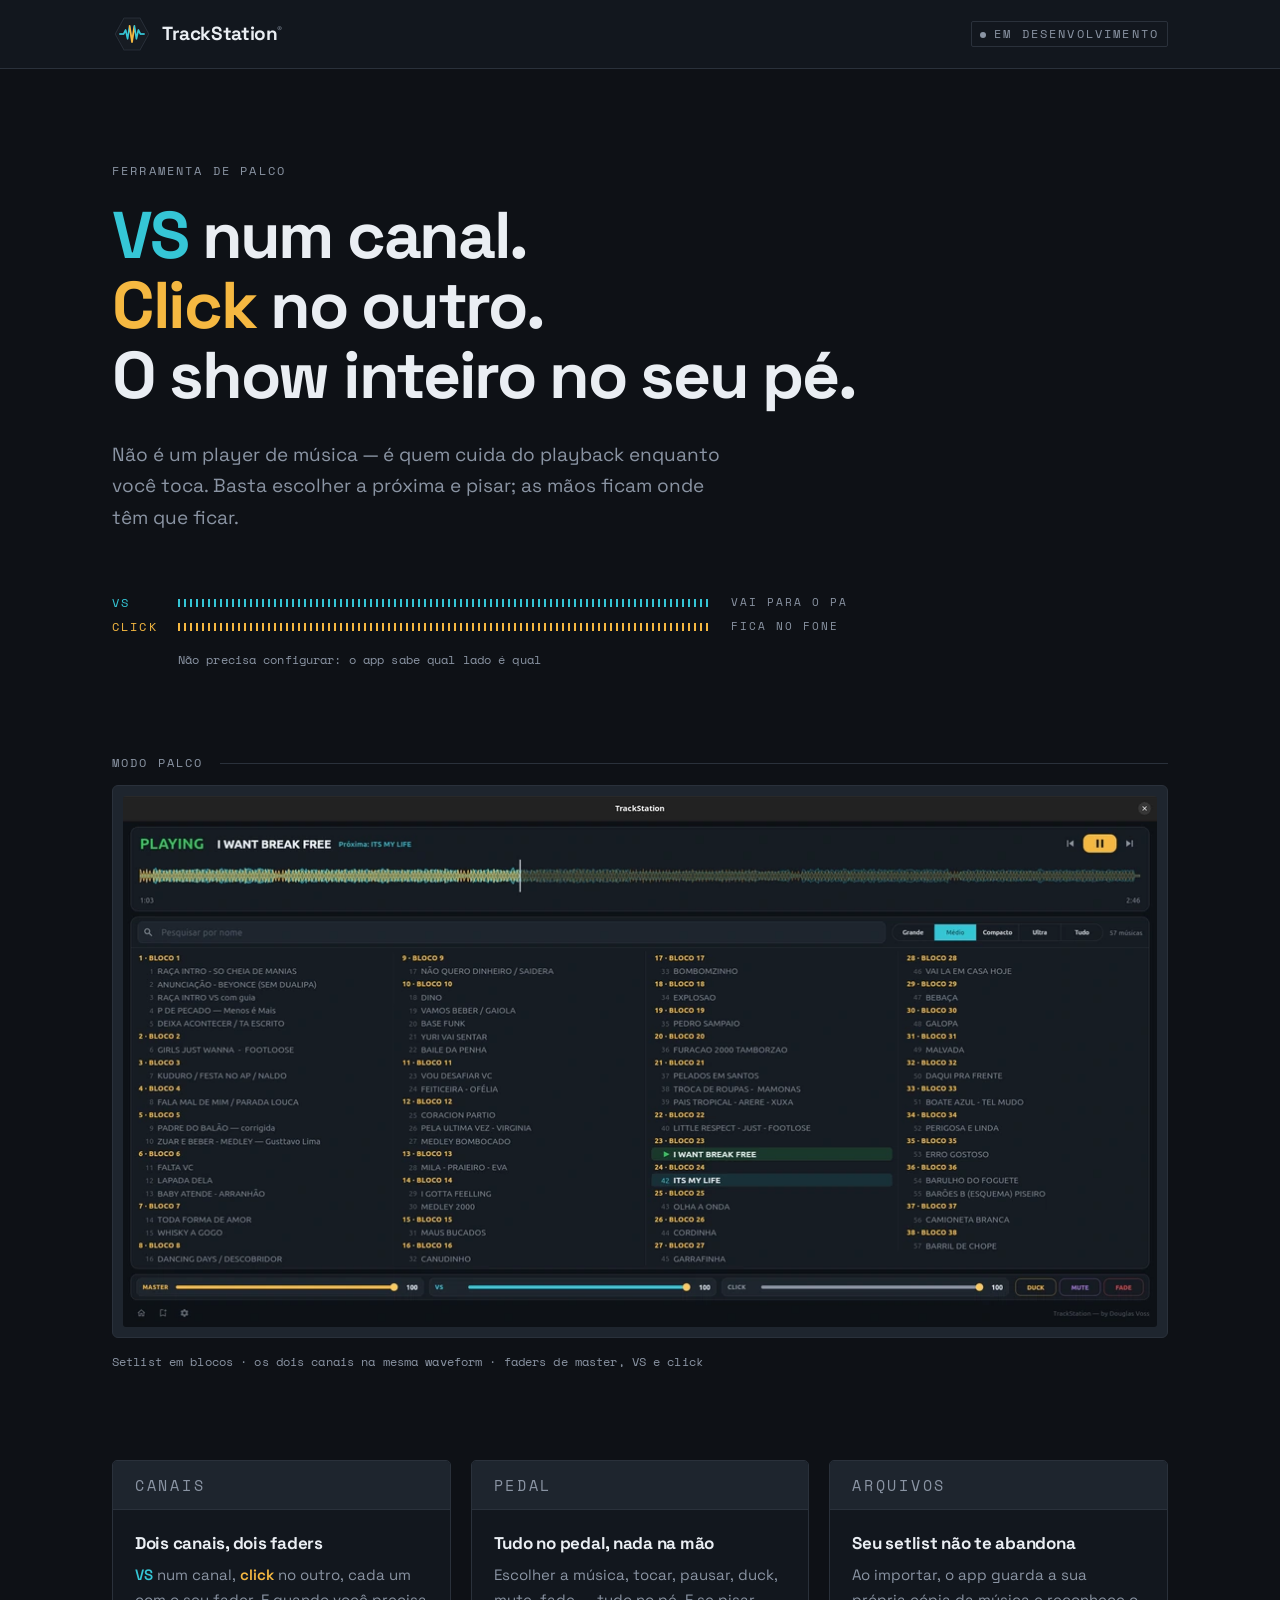
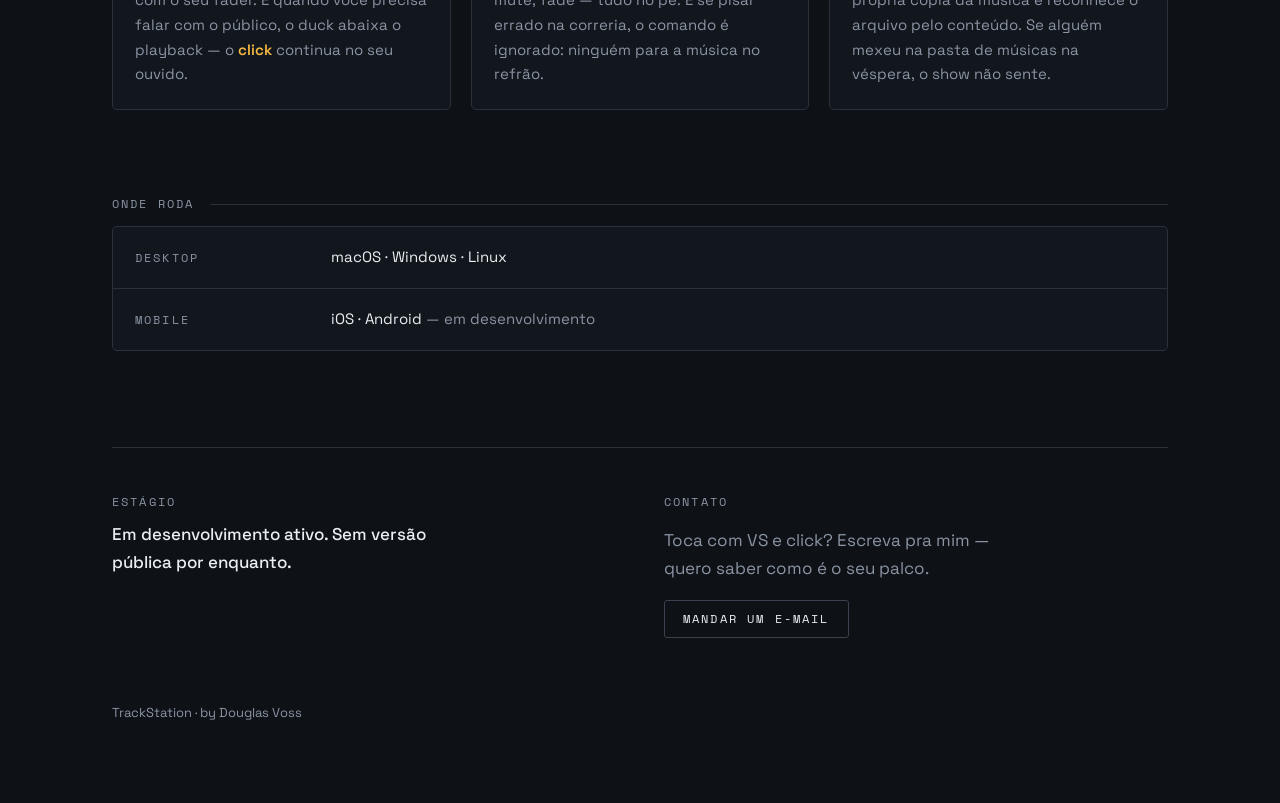
==== commit cd8e6fd0: "feat: corta 77% do peso, responde "onde roda" e ganha 404 próprio Quatro frentes que a página precis" ====
--- a/index.html
+++ b/index.html
@@ -7,14 +7,42 @@
 <meta name="description" content="Playback para quem toca ao vivo: VS num canal, click no outro. Escolher, tocar, duck e mute sai tudo no pedal — as mãos ficam no instrumento.">
 <meta name="theme-color" content="#0E1116">
 <link rel="icon" href="assets/favicon.png" sizes="32x32">
+<link rel="apple-touch-icon" href="assets/icon.png">
 <link rel="canonical" href="https://trackstation.com.br/">
 <meta property="og:type" content="website">
 <meta property="og:title" content="TrackStation — playback ao vivo, no seu pé">
 <meta property="og:description" content="VS num canal, click no outro. O show inteiro no seu pé.">
 <meta property="og:url" content="https://trackstation.com.br/">
 <meta property="og:image" content="https://trackstation.com.br/assets/og.png">
+<!-- Dimensões declaradas: sem elas o primeiro compartilhamento renderiza com o
+     espaço errado, porque o scraper monta o card antes de baixar a imagem. -->
+<meta property="og:image:width" content="1200">
+<meta property="og:image:height" content="630">
+<meta property="og:image:alt" content="Cartão do TrackStation: VS num canal, click no outro — o show inteiro no seu pé.">
 <meta property="og:locale" content="pt_BR">
+<!-- Único dado que o X não deduz do Open Graph: sem esta linha o card sai
+     pequeno, com a imagem cortada em quadrado. -->
+<meta name="twitter:card" content="summary_large_image">
 <link rel="stylesheet" href="style.css">
+<!-- A Space Grotesk desenha o h1, que é o maior elemento da primeira tela. Sem
+     o preload ela só entra na fila depois do CSS, e o título aparece na fonte
+     de sistema antes de trocar. A mono carrega os rótulos e não precisa. -->
+<link rel="preload" href="assets/fonts/space-grotesk-latin.woff2" as="font" type="font/woff2" crossorigin>
+<script type="application/ld+json">
+{
+  "@context": "https://schema.org",
+  "@type": "SoftwareApplication",
+  "name": "TrackStation",
+  "applicationCategory": "MultimediaApplication",
+  "applicationSubCategory": "Playback para música ao vivo",
+  "operatingSystem": "macOS, Windows, Linux",
+  "url": "https://trackstation.com.br/",
+  "image": "https://trackstation.com.br/assets/og.png",
+  "inLanguage": "pt-BR",
+  "description": "Playback para quem toca ao vivo: VS num canal, click no outro. Escolher, tocar, duck e mute sai tudo no pedal — as mãos ficam no instrumento.",
+  "author": { "@type": "Person", "name": "Douglas Voss" }
+}
+</script>
 </head>
 <body>
 
@@ -23,7 +51,10 @@
 <div class="barra">
   <div class="barra-conteudo">
     <span class="marca">
-      <img src="assets/icon.png" width="40" height="40" alt="">
+      <!-- 80px para uma marca exibida a 40: cobre densidade 2x. A fonte de
+           512px serve o apple-touch-icon, não esta barra — servi-la aqui
+           custava 41 KB para desenhar 40 pixels. -->
+      <img src="assets/icon-80.png" width="40" height="40" alt="">
       <span class="marca-nome">TrackStation<span class="reg">®</span></span>
     </span>
     <span class="rot estado">Em desenvolvimento</span>
@@ -68,10 +99,28 @@
     </div>
     <figure class="figura">
       <div class="moldura">
-        <!-- Dimensões intrínsecas: é o maior asset da página. Sem elas, .moldura
-             colapsa para o padding e o conteúdo abaixo salta ~500px ao carregar. -->
-        <img src="assets/palco.png" width="1920" height="985"
-             alt="Tela do Modo Palco do TrackStation: setlist em várias colunas, waveform dos dois canais com o click em âmbar e o VS em ciano, e faders de MASTER, VS e CLICK.">
+        <picture>
+          <!-- Três larguras em WebP; o PNG fica como último recurso. O `sizes`
+               não é chute: no desktop a imagem é exibida a 1040 CSS px
+               (--largura 72rem, menos os dois gutters de 3rem, menos o filete
+               de 0,625rem da moldura de cada lado), e abaixo disso o gutter
+               vira 5vw, então a largura acompanha a viewport. Errar aqui não
+               quebra nada visível — só faz o navegador baixar a variante
+               errada, que é exatamente o custo que este bloco existe para
+               cortar. -->
+          <source type="image/webp"
+                  srcset="assets/palco-640.webp 640w,
+                          assets/palco-1040.webp 1040w,
+                          assets/palco-1920.webp 1920w"
+                  sizes="(min-width: 72rem) 1040px,
+                         (min-width: 60rem) calc(100vw - 7.25rem),
+                         (min-width: 25rem) 87.6vw,
+                         calc(100vw - 3.25rem)">
+          <!-- Dimensões intrínsecas: é o maior asset da página. Sem elas, .moldura
+               colapsa para o padding e o conteúdo abaixo salta ~500px ao carregar. -->
+          <img src="assets/palco.png" width="1920" height="985"
+               alt="Tela do Modo Palco do TrackStation: setlist em várias colunas, waveform dos dois canais com o click em âmbar e o VS em ciano, e faders de MASTER, VS e CLICK.">
+        </picture>
       </div>
       <figcaption class="rot legenda">
         Setlist em blocos · os dois canais na mesma waveform · faders de master, VS e click
@@ -115,6 +164,30 @@
       </div>
     </article>
 
+  </section>
+
+  <!-- Ficha técnica, imediatamente antes do contato: "roda no meu setup?" é a
+       última pergunta de quem já se convenceu, e ficar sem resposta aqui é o
+       que faz a pessoa fechar a aba em vez de escrever. Formato de placa
+       traseira de equipamento — rótulo à esquerda, valor à direita. -->
+  <section class="ficha" aria-labelledby="ficha-titulo">
+    <div class="cabeca">
+      <h2 class="rot" id="ficha-titulo">Onde roda</h2>
+      <span class="risco" aria-hidden="true"></span>
+    </div>
+    <dl class="ficha-grade">
+      <div class="ficha-linha">
+        <dt class="rot">Desktop</dt>
+        <dd>macOS · Windows · Linux</dd>
+      </div>
+      <!-- Separado do desktop de propósito. Chegar aqui, ler "Android" e
+           descobrir que não existe app é pior que não prometer nada: quem toca
+           decide equipamento por confiança, e ela só quebra uma vez. -->
+      <div class="ficha-linha">
+        <dt class="rot">Mobile</dt>
+        <dd>iOS · Android <span class="ainda">— em desenvolvimento</span></dd>
+      </div>
+    </dl>
   </section>
 
   <footer class="rodape">
--- a/style.css
+++ b/style.css
@@ -229,13 +229,18 @@
   .canal-destino { grid-column: 3; }
 }
 
+/* Frase, não rótulo: a serigrafia funciona em VS, CLICK, PEDAL — palavra curta
+   e isolada. Em caixa alta espaçada, uma frase inteira de 11px quebrando em
+   duas linhas era o ponto mais difícil de ler da página no celular. Fica a mono,
+   que é a voz do texto de serviço; sai a caixa alta. */
 .canal-nota {
   grid-column: 2 / -1;
   margin: 0.375rem 0 0;
   color: var(--muted);
-  font-size: 0.6875rem;
-  letter-spacing: 0.16em;
-  line-height: 1.5;
+  font-size: 0.75rem;
+  text-transform: none;
+  letter-spacing: 0.01em;
+  line-height: 1.55;
 }
 
 /* --- cabeçalho de seção --- */
@@ -270,12 +275,15 @@
 
 .moldura img { border-radius: 3px; }
 
+/* Mesma razão da .canal-nota: três segmentos separados por · são uma frase, e
+   em 360px ela ocupava três linhas de maiúsculas espaçadas. */
 .legenda {
   margin: 0.875rem 0 0;
   color: var(--muted);
-  font-size: 0.6875rem;
-  letter-spacing: 0.14em;
-  line-height: 1.8;
+  font-size: 0.75rem;
+  text-transform: none;
+  letter-spacing: 0.01em;
+  line-height: 1.6;
 }
 
 /* --- blocos --- */
@@ -322,6 +330,48 @@
   color: var(--muted);
   font-size: 0.9375rem;
   line-height: 1.65;
+}
+
+/* --- ficha técnica --- */
+
+.ficha { margin: clamp(3rem, 8vw, 5.5rem) 0 0; }
+
+/* Placa traseira: um bloco só, linhas separadas por filete. O overflow existe
+   para o raio da borda cortar o filete das linhas internas. */
+.ficha-grade {
+  margin: 0;
+  background: var(--panel);
+  border: 1px solid var(--line);
+  border-radius: 5px;
+  overflow: hidden;
+}
+
+.ficha-linha {
+  display: grid;
+  grid-template-columns: 1fr;
+  gap: 0.375rem 1.25rem;
+  padding: clamp(0.875rem, 2vw, 1.125rem) clamp(1.125rem, 2vw, 1.375rem);
+  border-top: 1px solid var(--line);
+}
+
+.ficha-linha:first-child { border-top: 0; }
+
+.ficha-linha dt { color: var(--muted); }
+
+.ficha-linha dd { margin: 0; font-size: 0.9375rem; }
+
+/* Ressalva no mesmo tom do texto secundário: presente na mesma linha do que
+   ressalva, sem virar aviso legal nem competir com o valor. */
+.ficha-linha .ainda { color: var(--muted); }
+
+/* Coluna de rótulo fixa: com max-content, acrescentar uma linha de rótulo longo
+   realinha todas as outras. Largura fixa mantém os valores alinhados enquanto a
+   ficha cresce. */
+@media (min-width: 40rem) {
+  .ficha-linha {
+    grid-template-columns: 11rem minmax(0, 1fr);
+    align-items: baseline;
+  }
 }
 
 /* --- rodapé --- */
@@ -368,6 +418,9 @@
 
 /* Sem JS o #fala entrega o endereço em texto; ele não é o botão. */
 #fala { color: var(--muted); }
+
+/* Só no 404: o botão é o único caminho de saída da página. */
+.volta { margin: clamp(1.75rem, 4vw, 2.25rem) 0 0; }
 
 .assinatura {
   margin: clamp(2.5rem, 6vw, 4rem) 0 0;
@@ -444,6 +497,7 @@
   .cabeca,
   .figura,
   .bloco,
+  .ficha-linha,
   .campo,
   .assinatura {
     animation: entra 1s linear both;
@@ -459,15 +513,22 @@
 
   /* O filete do cabeçalho é riscado da esquerda para a direita. A linha do
      tempo é declarada na seção porque um elemento de 1px de altura tem fase de
-     entrada degenerada — a animação sairia em corte seco. */
+     entrada degenerada — a animação sairia em corte seco.
+     Cada seção com cabeçalho declara a sua: a busca por nome sobe pelos
+     ancestrais e alcança os irmãos anteriores, então um único `--palco` faria o
+     filete da ficha ser riscado pelo scroll da seção do palco, muito antes de
+     ele entrar em cena. */
   .palco { view-timeline-name: --palco; }
+  .ficha { view-timeline-name: --ficha; }
 
   .risco {
     transform-origin: left center;
     animation: risca 1s linear both;
-    animation-timeline: --palco;
     animation-range: entry 0% entry 35%;
   }
+
+  .palco .risco { animation-timeline: --palco; }
+  .ficha .risco { animation-timeline: --ficha; }
 
   @keyframes risca {
     from { transform: scaleX(0); }
